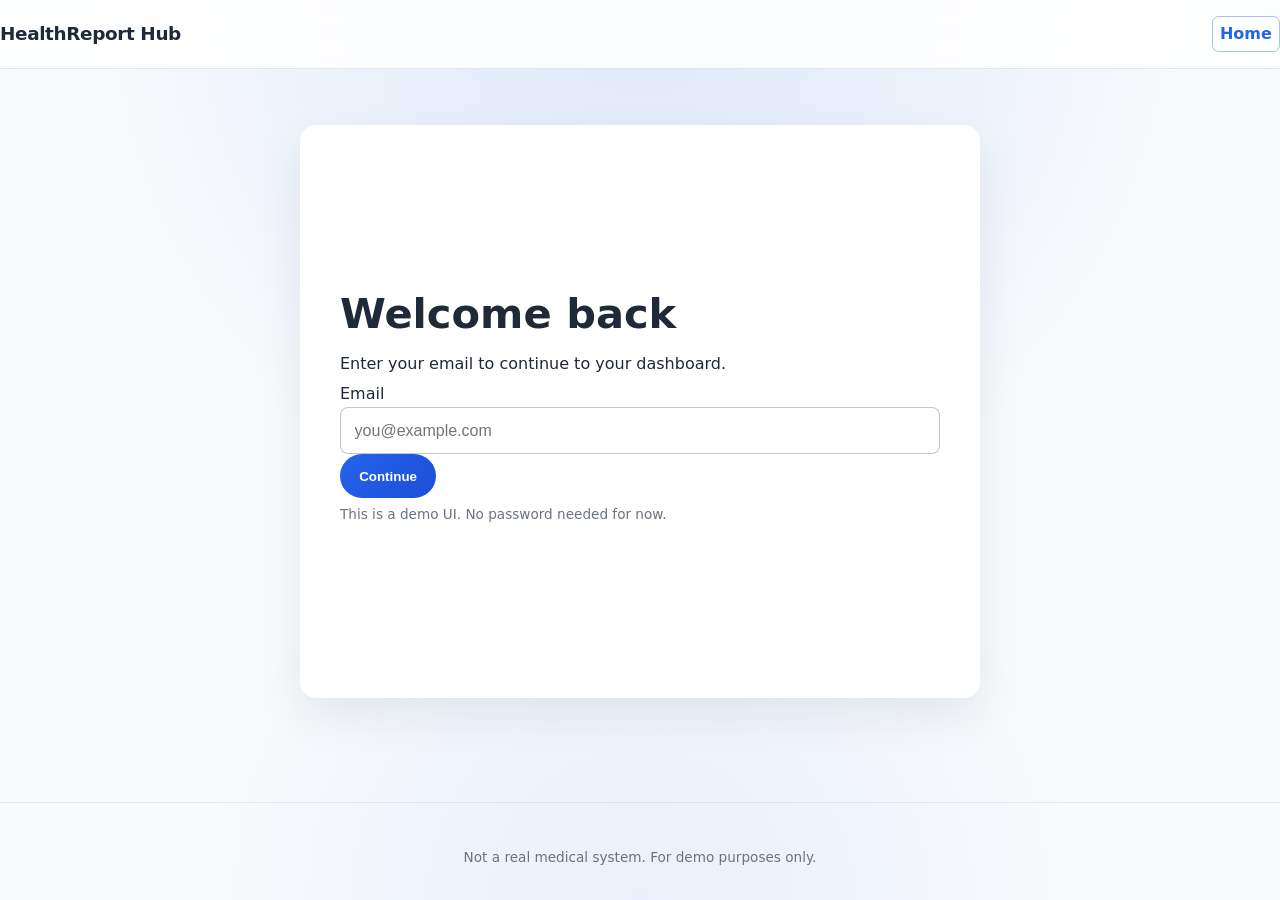
==== dashboard.html @ 50ba07ec "Basic commit created" ====
<!DOCTYPE html>
<html lang="en">
<head>
  <meta charset="UTF-8" />
  <meta name="viewport" content="width=device-width, initial-scale=1.0" />
  <title>Your dashboard · HealthReport Hub</title>
  <link rel="stylesheet" href="styles.css" />
</head>
<body>
  <header class="site-header">
    <div class="container header-inner">
      <a class="brand" href="index.html">HealthReport Hub</a>
      <nav class="nav">
        <button id="logoutBtn" class="text-btn">Log out</button>
      </nav>
    </div>
  </header>

  <main class="container">
    <section class="dashboard">
      <div class="dashboard-header">
        <div>
          <h1 id="greeting">Hello!</h1>
          <p class="muted">Here are your recent uploads and analysis results.</p>
        </div>
        <div class="profile">
          <span class="profile-badge" aria-hidden="true">👤</span>
          <span id="profileEmail" class="profile-email"></span>
        </div>
      </div>

      <div class="dashboard-grid">
        <section class="card" aria-label="Upload report">
          <h2>Upload a report</h2>
          <p>Select a medical report (PDF, image, or document) and get a response.</p>
          <form id="uploadForm" class="form" autocomplete="off">
            <label for="reportFile">Choose file</label>
            <input id="reportFile" name="reportFile" type="file" required />
            <button type="submit" class="primary-btn">Upload</button>
          </form>
          <p class="small">Your files stay in the browser and are not shared.</p>
        </section>

        <section class="card" aria-label="Recent uploads">
          <h2>Recent uploads</h2>
          <div id="uploadsList" class="uploads-list" role="list"></div>
          <p id="noUploads" class="muted">You haven't uploaded anything yet.</p>
        </section>
      </div>

      <section class="card" aria-label="Output" id="outputCard">
        <h2>Output</h2>
        <p id="outputIntro" class="muted">Select a report to view the output below.</p>
        <div id="outputArea" class="output-area" aria-live="polite"></div>
      </section>
    </section>
  </main>

  <footer class="site-footer">
    <div class="container">
      <p class="small">All activity is saved locally in your browser for this demo.</p>
    </div>
  </footer>

  <script src="app.js"></script>
</body>
</html>
---- styles.css ----
/* ---------- Base ---------- */
:root {
  --bg: #f8fafc;
  --surface: #ffffff;
  --text: #1f2937;
  --muted: #6b7280;
  --primary: #2563eb;
  --primary-2: #1d4ed8;
  --danger: #dc2626;
  --shadow: 0 16px 48px rgba(15, 23, 42, 0.08);
  --radius: 16px;
  --radius-sm: 12px;
  --spacing: 1.25rem;
  --max: 1100px;
  --font: ui-sans-serif, system-ui, -apple-system, BlinkMacSystemFont, "Segoe UI", sans-serif;
}

* {
  box-sizing: border-box;
}

html, body {
  height: 100%;
}

body {
  display: flex;
  flex-direction: column;
  margin: 0;
  font-family: var(--font);
  line-height: 1.55;
  color: var(--text);
  background: radial-gradient(circle at top, rgba(37, 99, 235, 0.12), transparent 50%),
    radial-gradient(circle at bottom, rgba(59, 130, 246, 0.08), transparent 40%),
    var(--bg);
}

main {
  flex: 1;
  display: flex;
  flex-direction: column;
}

/* make full-height pages fill available viewport space */
main > section {
  flex: 1;
}

a {
  color: inherit;
  text-decoration: none;
}

/* ---------- Layout ---------- */
.container {
  max-width: 1280px;
  margin: 0 auto;
  padding: 0 1.25rem;
  width: 100%;
}

.site-header {
  position: sticky;
  top: 0;
  z-index: 20;
  background: rgba(255, 255, 255, 0.85);
  backdrop-filter: blur(12px);
  border-bottom: 1px solid rgba(148, 163, 184, 0.25);
}

.header-inner {
  display: flex;
  align-items: center;
  justify-content: space-between;
  padding: 1rem 0;
}

.brand {
  font-weight: 700;
  font-size: 1.15rem;
  letter-spacing: -0.02em;
}

.nav {
  display: flex;
  gap: 1rem;
  align-items: center;
}

.nav-link,
.text-btn {
  font-weight: 600;
  color: var(--primary);
  border: 1px solid rgba(37, 99, 235, 0.4);
  background: transparent;
  cursor: pointer;
  padding: 0.3rem 0.45rem;
  border-radius: 0.4rem;
  transition: background 0.15s ease;
}

.nav-link:hover,
.text-btn:hover {
  background: rgba(37, 99, 235, 0.14);
}

.primary-btn {
  display: inline-flex;
  align-items: center;
  justify-content: center;
  padding: 0.9rem 1.2rem;
  border-radius: 999px;
  border: none;
  background: linear-gradient(135deg, var(--primary), var(--primary-2));
  color: white;
  font-weight: 700;
  cursor: pointer;
  transition: transform 0.15s ease, box-shadow 0.15s ease;
}

.primary-btn:hover {
  transform: translateY(-1px);
  box-shadow: 0 18px 25px rgba(37, 99, 235, 0.18);
}

.primary-btn:active {
  transform: translateY(0);
}

.card {
  background: var(--surface);
  border-radius: var(--radius);
  padding: 1.5rem;
  margin : 5pt;
  box-shadow: var(--shadow);
}

.centered-card {
  max-width: 680px;
  width: 100%;
  margin: 3.5rem auto;
  min-height: 420px;
  display: flex;
  flex-direction: column;
  justify-content: center;
  padding: 2.25rem 2.5rem;
}

h1, h2, h3 {
  margin: 0;
}

h1 {
  font-size: clamp(2rem, 3.5vw, 2.6rem);
}

h2 {
  font-size: 1.35rem;
}

p {
  margin: 0.75rem 0 0;
}

.muted {
  color: var(--muted);
}

.small {
  font-size: 0.85rem;
  color: var(--muted);
  margin-top: 0.75rem;
}

.error {
  color: var(--danger);
  margin-top: 0.75rem;
}

form .form {
  display: grid;
  gap: 0.85rem;
  margin-top: 1.2rem;
}

input[type="email"],
input[type="file"] {
  width: 100%;
  border-radius: 8px;
  border: 1px solid rgba(148, 163, 184, 0.6);
  padding: 0.85rem;
  font-size: 1rem;
  background: #ffffff;
}

input[type="email"]:focus,
input[type="file"]:focus {
  outline: none;
  border-color: rgba(37, 99, 235, 0.75);
  box-shadow: 0 0 0 4px rgba(37, 99, 235, 0.14);
}

.hero {
  display: grid;
  grid-template-columns: 1fr;
  gap: 2.5rem;
  align-items: center;
  padding: 3.5rem 0 2.5rem;
  min-height: calc(100vh - 160px);
}

@media (min-width: 900px) {
  .hero {
    grid-template-columns: 1.1fr 0.9fr;
    gap: 3.5rem;
  }
}

.hero-text h1 {
  margin: 0;
  max-width: 560px;
}

.hero-text p {
  margin-top: 1.2rem;
  max-width: 560px;
}

.hero-illustration {
  display: flex;
  justify-content: center;
  align-items: center;
}

.device {
  width: 100%;
  max-width: 420px;
  height: 280px;
  background: linear-gradient(135deg, rgba(37, 99, 235, 0.2), rgba(148, 163, 184, 0.1));
  border-radius: 32px;
  padding: 1.5rem;
  box-shadow: var(--shadow);
}

.screen {
  height: 100%;
  border: 1px solid rgba(148, 163, 184, 0.5);
  border-radius: 24px;
  background: linear-gradient(180deg, rgba(255, 255, 255, 0.9), rgba(255, 255, 255, 0.5));
  padding: 1.1rem;
  display: flex;
  align-items: center;
  justify-content: center;
}

.card h3 {
  font-size: 1.1rem;
  margin-bottom: 0.5rem;
}

.card p {
  margin: 0.35rem 0;
}

.highlight {
  color: var(--primary);
  font-weight: 700;
}

.features {
  padding: 2.5rem 0 3rem;
}

.features h2 {
  text-align: center;
  margin-bottom: 1.75rem;
}

.feature-grid {
  display: grid;
  gap: 1.25rem;
}

@media (min-width: 760px) {
  .feature-grid {
    grid-template-columns: repeat(3, minmax(0, 1fr));
  }
}

.feature {
  padding: 1.3rem;
  border-radius: var(--radius);
  background: rgba(255, 255, 255, 0.75);
  border: 1px solid rgba(148, 163, 184, 0.35);
}

.site-footer {
  padding: 2rem 0;
  text-align: center;
  border-top: 1px solid rgba(148, 163, 184, 0.2);
  margin-top: 3rem;
}

.dashboard {
  min-height: calc(100vh - 160px);
  padding: 2.5rem 0;
}

.dashboard-header {
  display: flex;
  justify-content: space-between;
  align-items: flex-start;
  gap: 1.5rem;
  flex-wrap: wrap;
}

.profile {
  display: flex;
  align-items: center;
  gap: 0.8rem;
  padding: 0.9rem 1rem;
  border-radius: 999px;
  background: rgba(37, 99, 235, 0.12);
}

.profile-badge {
  display: inline-flex;
  width: 2.5rem;
  height: 2.5rem;
  align-items: center;
  justify-content: center;
  border-radius: 999px;
  background: rgba(255, 255, 255, 0.9);
  font-size: 1.15rem;
}

.profile-email {
  font-weight: 600;
  color: rgba(31, 41, 55, 0.88);
}

.dashboard-grid {
  display: grid;
  gap: 1.75rem;
  margin-top: 1.9rem;
}

@media (min-width: 900px) {
  .dashboard-grid {
    grid-template-columns: 1.2fr 0.8fr;
  }
}

.uploads-list {
  display: flex;
  flex-direction: column;
  gap: 0.9rem;
  margin-top: 0.6rem;
}

.upload-item {
  padding: 0.9rem;
  border: 1px solid rgba(148, 163, 184, 0.4);
  border-radius: var(--radius-sm);
  display: flex;
  justify-content: space-between;
  align-items: center;
  gap: 0.85rem;
  background: rgba(255, 255, 255, 0.78);
}

.upload-item h3 {
  margin: 0;
  font-size: 1rem;
}

.upload-item small {
  display: block;
  color: var(--muted);
  margin-top: 0.25rem;
}

.upload-actions {
  display: flex;
  gap: 0.55rem;
  flex-wrap: wrap;
  justify-content: flex-end;
}

.upload-actions button {
  border: 1px solid rgba(37, 99, 235, 0.4);
  background: rgba(37, 99, 235, 0.1);
  border-radius: 999px;
  padding: 0.45rem 0.75rem;
  font-weight: 600;
  cursor: pointer;
  transition: background 0.12s ease;
}

.upload-actions button:hover {
  background: rgba(37, 99, 235, 0.18);
}

.output-area {
  min-height: 160px;
  border: 1px solid rgba(148, 163, 184, 0.35);
  border-radius: var(--radius);
  padding: 1.25rem;
  margin-top: 1rem;
  background: rgba(255, 255, 255, 0.82);
  white-space: pre-wrap;
  font-family: ui-monospace, SFMono-Regular, Menlo, Monaco, Consolas, "Liberation Mono", "Courier New", monospace;
  color: rgba(31, 41, 55, 0.85);
}

@media (max-width: 540px) {
  .hero {
    padding: 2.5rem 0 1.5rem;
  }

  .dashboard-header {
    flex-direction: column;
    align-items: flex-start;
  }

  .profile {
    width: 100%;
    justify-content: space-between;
  }
}
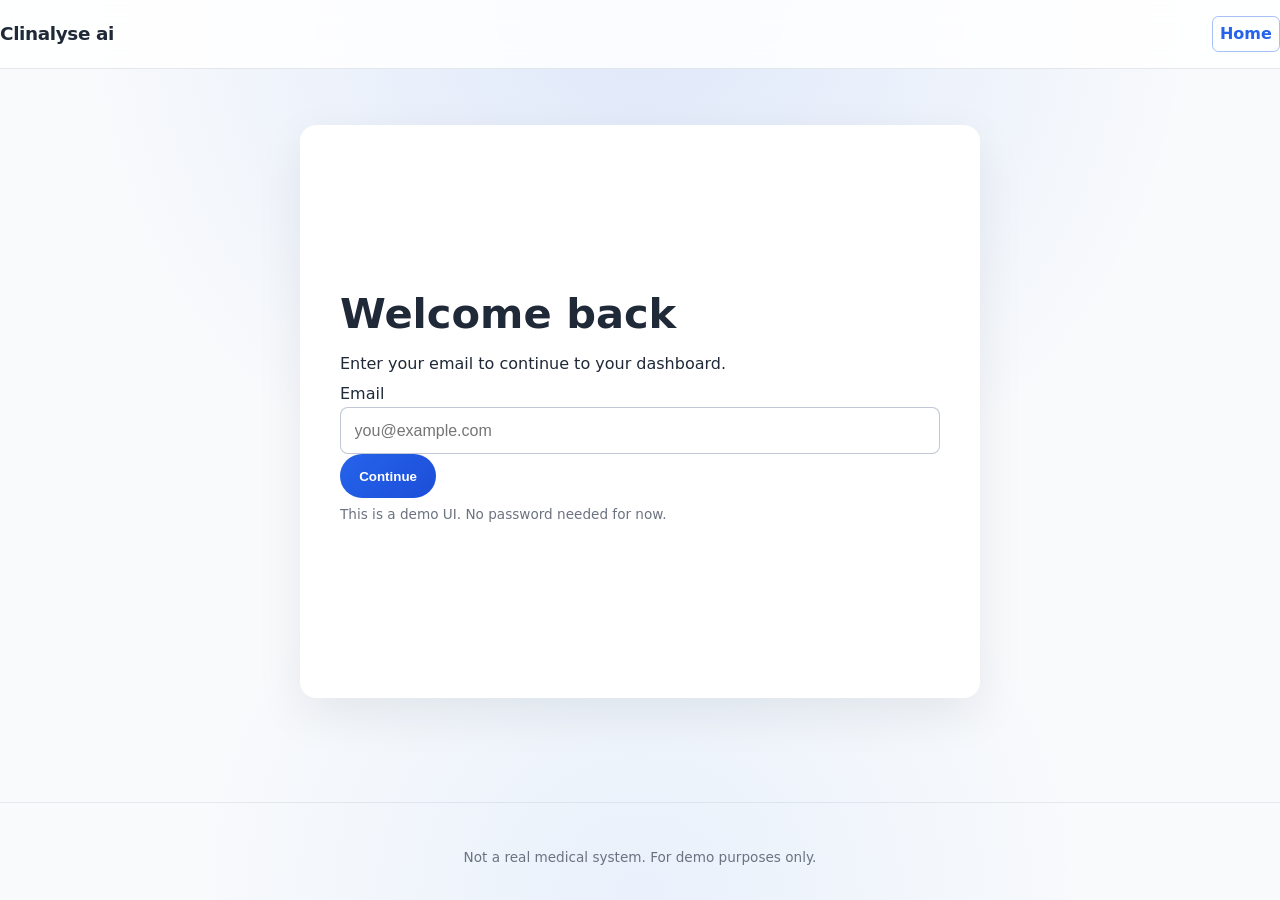
==== commit a5745121: "title name change" ====
--- a/dashboard.html
+++ b/dashboard.html
@@ -3,13 +3,13 @@
 <head>
   <meta charset="UTF-8" />
   <meta name="viewport" content="width=device-width, initial-scale=1.0" />
-  <title>Your dashboard · HealthReport Hub</title>
+  <title>Your dashboard · Clinalyse ai</title>
   <link rel="stylesheet" href="styles.css" />
 </head>
 <body>
   <header class="site-header">
     <div class="container header-inner">
-      <a class="brand" href="index.html">HealthReport Hub</a>
+      <a class="brand" href="index.html">Clinalyse ai</a>
       <nav class="nav">
         <button id="logoutBtn" class="text-btn">Log out</button>
       </nav>
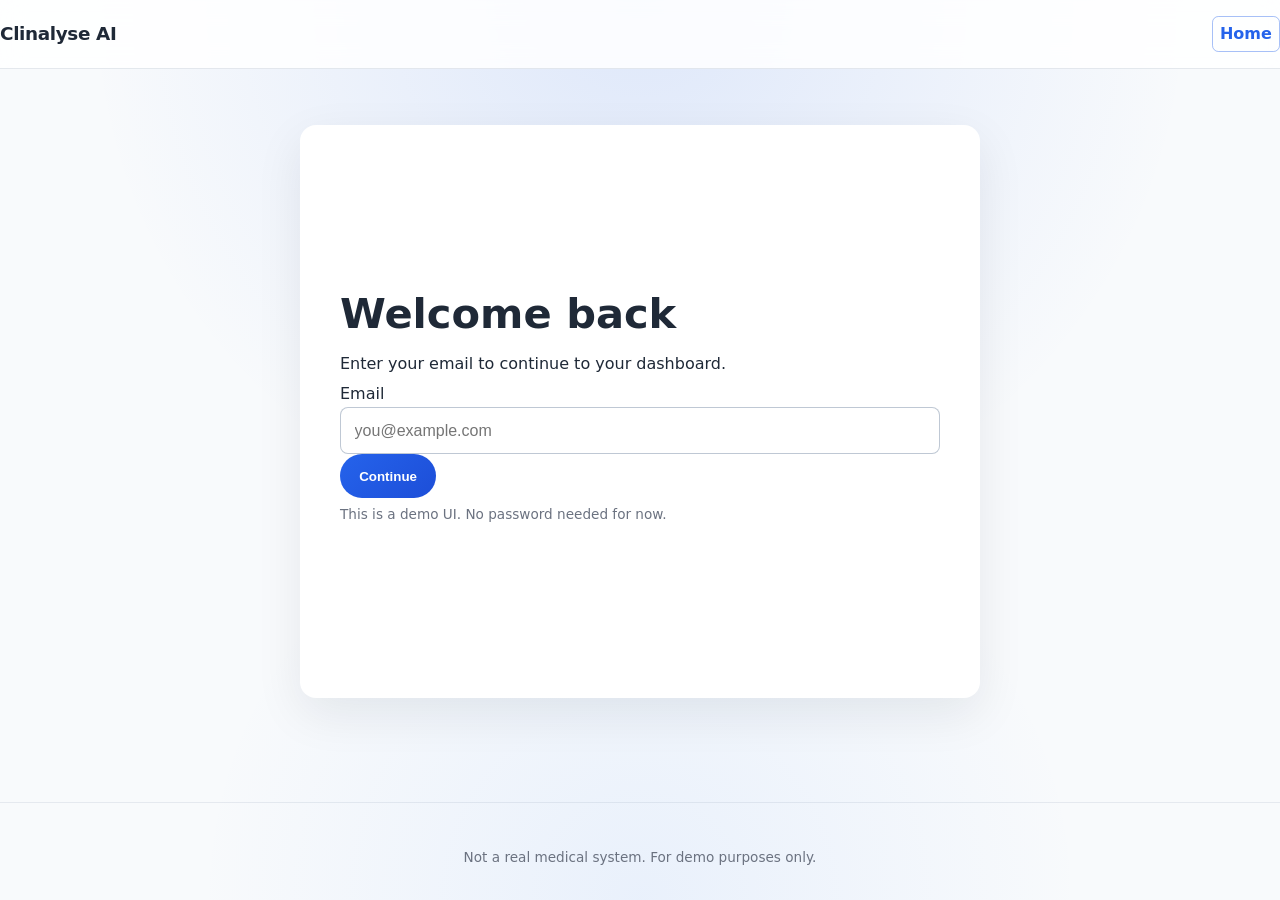
==== commit e18ce53d: "another minor change" ====
--- a/dashboard.html
+++ b/dashboard.html
@@ -3,13 +3,13 @@
 <head>
   <meta charset="UTF-8" />
   <meta name="viewport" content="width=device-width, initial-scale=1.0" />
-  <title>Your dashboard · Clinalyse ai</title>
+  <title>Your dashboard · Clinalyse AI</title>
   <link rel="stylesheet" href="styles.css" />
 </head>
 <body>
   <header class="site-header">
     <div class="container header-inner">
-      <a class="brand" href="index.html">Clinalyse ai</a>
+      <a class="brand" href="index.html">Clinalyse AI</a>
       <nav class="nav">
         <button id="logoutBtn" class="text-btn">Log out</button>
       </nav>
